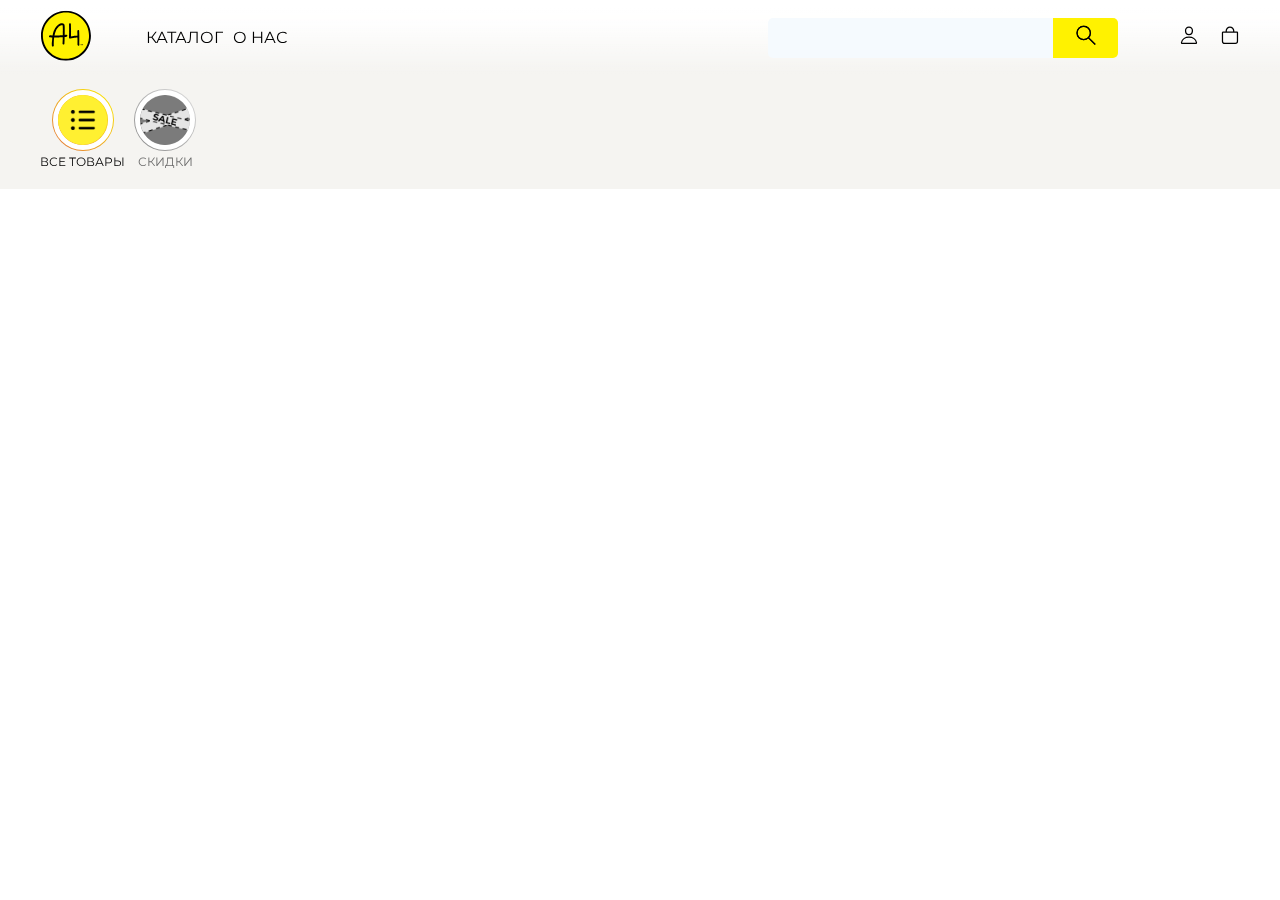
==== catalog.html @ 693bce6c "added a catalog page and a catalog nav block" ====
<!DOCTYPE html>
<html lang="en">
  <head>
    <meta charset="UTF-8" />
    <meta name="viewport" content="width=device-width, initial-scale=1.0" />
    <title>NameShop</title>
    <link rel="preconnect" href="https://fonts.googleapis.com" />
    <link rel="preconnect" href="https://fonts.gstatic.com" crossorigin />
    <link
      href="https://fonts.googleapis.com/css2?family=Inter:ital,opsz,wght@0,14..32,100..900;1,14..32,100..900&family=Montserrat:ital,wght@0,100..900;1,100..900&display=swap"
      rel="stylesheet"
    />
    <link
      rel="stylesheet"
      href="https://cdn.jsdelivr.net/npm/swiper@11/swiper-bundle.min.css"
    />
    <link rel="stylesheet" href="css/style.css" />
  </head>
  <body>
    <header class="navbar">
      <div class="container">
        <div class="navbar-top">
          <a href="index.html" class="logo">
            <img src="img/logo.svg" alt="Logo: NameShop" class="logo__image" />
          </a>

          <nav class="nav">
            <a href="catalog.html" class="nav__links">Каталог</a>
            <a href="#" class="nav__links">О нас</a>
          </nav>

          <form action="#" class="search">
            <input type="text" class="search__input" placeholder="" />
            <button class="search__button">
              <img src="img/icon/search.svg" alt="Icon: search" />
            </button>
          </form>

          <div class="fav">
            <a href="#" class="fav__user">
              <img
                src="img/icon/user.svg"
                alt="Icon: User"
                class="fav__user-icon"
              />
            </a>
            <a href="#" class="fav__cart">
              <img
                src="img/icon/shoppingCart.svg"
                alt="Icon: cart"
                class="fav__cart-icon"
              />
            </a>
          </div>
          <!-- /.fav -->
        </div>
        <!-- /.navbar-top -->
      </div>
      <!-- /.container -->
    </header>

    <section class="catalog-nav">
      <a href="#" class="catalog-nav__item selected">
        <div class="catalog-nav__item--picture selected--picture">
          <img 
            src="img/catalogNav/allCategories.png"
            alt="Img: All categories"
          />
        </div>
        <!-- /.catalog-nav__item--picture -->
        <div class="catalog-nav__item--title">Все товары</div>
        <!-- /.catalog-nav__item--title -->
      </a>
      <a href="#" class="catalog-nav__item ">
        <div class="catalog-nav__item--picture selected--picture">
          <img 
            src="img/catalogNav/discounts.png"
            alt="Img: All categories"
          />
        </div>
        <!-- /.catalog-nav__item--picture -->
        <div class="catalog-nav__item--title">Скидки</div>
        <!-- /.catalog-nav__item--title -->
      </a>
    </section>
    <!-- /.catalog-nav -->
  </body>
</html>
---- css/style.css ----
* {
  box-sizing: border-box;
}

body {
  font-family: "Montserrat", serif;
  color: #000;
  background-color: #fff;
}

@font-face {
  font-family: "Starcatcher";
  src: url("/fonts/Starcatcher.ttf");
}
.container {
  max-width: 1840px;
  margin: auto;
}

img {
  max-width: 100%;
}

.button {
  box-sizing: border-box;
  font-weight: 400;
  text-transform: uppercase;
  display: inline-flex;
  justify-content: center;
  align-items: center;
  border: none;
  border-radius: 5px;
  background-color: #ddd;
  color: #000;
  font-size: 18px;
  cursor: pointer;
  line-height: 1em;
  padding: 5px 10px 3px;
  text-decoration: none !important;
  text-align: center;
}

/*! normalize.css v8.0.1 | MIT License | github.com/necolas/normalize.css */
/* Document
   ========================================================================== */
/**
 * 1. Correct the line height in all browsers.
 * 2. Prevent adjustments of font size after orientation changes in iOS.
 */
html {
  line-height: 1.15;
  /* 1 */
  -webkit-text-size-adjust: 100%;
  /* 2 */
}

/* Sections
   ========================================================================== */
/**
 * Remove the margin in all browsers.
 */
body {
  margin: 0;
}

/**
 * Render the `main` element consistently in IE.
 */
main {
  display: block;
}

/**
 * Correct the font size and margin on `h1` elements within `section` and
 * `article` contexts in Chrome, Firefox, and Safari.
 */
h1 {
  font-size: 2em;
  margin: 0.67em 0;
}

/* Grouping content
   ========================================================================== */
/**
 * 1. Add the correct box sizing in Firefox.
 * 2. Show the overflow in Edge and IE.
 */
hr {
  box-sizing: content-box;
  /* 1 */
  height: 0;
  /* 1 */
  overflow: visible;
  /* 2 */
}

/**
 * 1. Correct the inheritance and scaling of font size in all browsers.
 * 2. Correct the odd `em` font sizing in all browsers.
 */
pre {
  font-family: monospace, monospace;
  /* 1 */
  font-size: 1em;
  /* 2 */
}

/* Text-level semantics
   ========================================================================== */
/**
 * Remove the gray background on active links in IE 10.
 */
a {
  background-color: transparent;
}

/**
 * 1. Remove the bottom border in Chrome 57-
 * 2. Add the correct text decoration in Chrome, Edge, IE, Opera, and Safari.
 */
abbr[title] {
  border-bottom: none;
  /* 1 */
  text-decoration: underline;
  /* 2 */
  -webkit-text-decoration: underline dotted;
          text-decoration: underline dotted;
  /* 2 */
}

/**
 * Add the correct font weight in Chrome, Edge, and Safari.
 */
b,
strong {
  font-weight: bolder;
}

/**
 * 1. Correct the inheritance and scaling of font size in all browsers.
 * 2. Correct the odd `em` font sizing in all browsers.
 */
code,
kbd,
samp {
  font-family: monospace, monospace;
  /* 1 */
  font-size: 1em;
  /* 2 */
}

/**
 * Add the correct font size in all browsers.
 */
small {
  font-size: 80%;
}

/**
 * Prevent `sub` and `sup` elements from affecting the line height in
 * all browsers.
 */
sub,
sup {
  font-size: 75%;
  line-height: 0;
  position: relative;
  vertical-align: baseline;
}

sub {
  bottom: -0.25em;
}

sup {
  top: -0.5em;
}

/* Embedded content
   ========================================================================== */
/**
 * Remove the border on images inside links in IE 10.
 */
img {
  border-style: none;
}

/* Forms
   ========================================================================== */
/**
 * 1. Change the font styles in all browsers.
 * 2. Remove the margin in Firefox and Safari.
 */
button,
input,
optgroup,
select,
textarea {
  font-family: inherit;
  /* 1 */
  font-size: 100%;
  /* 1 */
  line-height: 1.15;
  /* 1 */
  margin: 0;
  /* 2 */
}

/**
 * Show the overflow in IE.
 * 1. Show the overflow in Edge.
 */
button,
input {
  /* 1 */
  overflow: visible;
}

/**
 * Remove the inheritance of text transform in Edge, Firefox, and IE.
 * 1. Remove the inheritance of text transform in Firefox.
 */
button,
select {
  /* 1 */
  text-transform: none;
}

/**
 * Correct the inability to style clickable types in iOS and Safari.
 */
button,
[type=button],
[type=reset],
[type=submit] {
  -webkit-appearance: button;
}

/**
 * Remove the inner border and padding in Firefox.
 */
button::-moz-focus-inner,
[type=button]::-moz-focus-inner,
[type=reset]::-moz-focus-inner,
[type=submit]::-moz-focus-inner {
  border-style: none;
  padding: 0;
}

/**
 * Restore the focus styles unset by the previous rule.
 */
button:-moz-focusring,
[type=button]:-moz-focusring,
[type=reset]:-moz-focusring,
[type=submit]:-moz-focusring {
  outline: 1px dotted ButtonText;
}

/**
 * Correct the padding in Firefox.
 */
fieldset {
  padding: 0.35em 0.75em 0.625em;
}

/**
 * 1. Correct the text wrapping in Edge and IE.
 * 2. Correct the color inheritance from `fieldset` elements in IE.
 * 3. Remove the padding so developers are not caught out when they zero out
 *    `fieldset` elements in all browsers.
 */
legend {
  box-sizing: border-box;
  /* 1 */
  color: inherit;
  /* 2 */
  display: table;
  /* 1 */
  max-width: 100%;
  /* 1 */
  padding: 0;
  /* 3 */
  white-space: normal;
  /* 1 */
}

/**
 * Add the correct vertical alignment in Chrome, Firefox, and Opera.
 */
progress {
  vertical-align: baseline;
}

/**
 * Remove the default vertical scrollbar in IE 10+.
 */
textarea {
  overflow: auto;
}

/**
 * 1. Add the correct box sizing in IE 10.
 * 2. Remove the padding in IE 10.
 */
[type=checkbox],
[type=radio] {
  box-sizing: border-box;
  /* 1 */
  padding: 0;
  /* 2 */
}

/**
 * Correct the cursor style of increment and decrement buttons in Chrome.
 */
[type=number]::-webkit-inner-spin-button,
[type=number]::-webkit-outer-spin-button {
  height: auto;
}

/**
 * 1. Correct the odd appearance in Chrome and Safari.
 * 2. Correct the outline style in Safari.
 */
[type=search] {
  -webkit-appearance: textfield;
  /* 1 */
  outline-offset: -2px;
  /* 2 */
}

/**
 * Remove the inner padding in Chrome and Safari on macOS.
 */
[type=search]::-webkit-search-decoration {
  -webkit-appearance: none;
}

/**
 * 1. Correct the inability to style clickable types in iOS and Safari.
 * 2. Change font properties to `inherit` in Safari.
 */
::-webkit-file-upload-button {
  -webkit-appearance: button;
  /* 1 */
  font: inherit;
  /* 2 */
}

/* Interactive
   ========================================================================== */
/*
 * Add the correct display in Edge, IE 10+, and Firefox.
 */
details {
  display: block;
}

/*
 * Add the correct display in all browsers.
 */
summary {
  display: list-item;
}

/* Misc
   ========================================================================== */
/**
 * Add the correct display in IE 10+.
 */
template {
  display: none;
}

/**
 * Add the correct display in IE 10.
 */
[hidden] {
  display: none;
}

.navbar {
  position: fixed;
  top: 0;
  width: 100%;
  background: linear-gradient(180deg, rgb(255, 255, 255) 0%, rgba(255, 255, 255, 0.9) 31%, rgba(255, 255, 255, 0) 100%);
  transition: background-color 0.3s;
  z-index: 100;
}
.navbar__scrolled {
  background-color: white;
}
.navbar-top {
  display: flex;
  justify-content: space-between;
  align-items: center;
  padding-top: 10px;
  padding-bottom: 10px;
  margin-right: 40px;
  margin-left: 40px;
}

.nav {
  display: flex;
  justify-content: space-between;
  margin-left: 55px;
  margin-right: auto;
}
.nav__links {
  font-weight: 400;
  font-size: 16px;
  text-transform: uppercase;
  text-decoration: none;
  color: #000;
  margin-right: 10px;
}
.nav__links:hover {
  border-bottom: 3px solid #FFF200;
}

.search {
  display: flex;
  position: relative;
  overflow: hidden;
  border-radius: 5px;
  height: 40px;
  margin-right: 60px;
}
.search__input {
  width: 350px;
  height: 100%;
  padding-left: 23px;
  padding-right: 75px;
  background: #f5fafe;
  border: none;
  outline: none;
  font-weight: 400;
  font-size: 18px;
  line-height: 15px;
  color: #000;
}
.search__button {
  position: absolute;
  top: 0;
  right: 0;
  height: 100%;
  width: 65px;
  border: none;
  cursor: pointer;
  background-color: #FFF200;
}

.fav {
  display: flex;
  justify-content: space-between;
  align-items: center;
}
.fav__user {
  width: 21px;
}
.fav__user-icon {
  width: 100%;
}
.fav__cart {
  width: 21px;
  margin-left: 20px;
}
.fav__cart-icon {
  width: 100%;
}

.banners {
  position: relative;
  display: block;
}
.banners-slider {
  height: calc(100vh - 26px);
  padding: 0 !important;
}
.banners-slider__button {
  position: absolute;
  top: 50%;
  transform: translateY(-50%);
  z-index: 101;
  width: 30px;
  height: 30px;
  border: none;
  background-color: transparent;
  cursor: pointer;
  background-repeat: no-repeat;
  background-position: center;
}
.banners-slider__button--next {
  right: 18px;
  background-image: url(../../img/icon/next.svg);
}
.banners-slider__button--prev {
  left: 18px;
  background-image: url(../../img/icon/prev.svg);
}
.banners-slider__image {
  -o-object-fit: cover;
     object-fit: cover;
  -o-object-position: center;
     object-position: center;
  width: 100%;
  height: 100%;
}

.running-line {
  display: block;
  background: url(../../img/merquee.jpg) repeat-x;
  background-color: black;
  background-size: auto 100%;
  width: 100%;
  height: 26px;
  animation: bg-line-animate 8s linear infinite;
}

@keyframes bg-line-animate {
  from {
    background-position: 0px 0px;
  }
  to {
    background-position: 203px 0px;
  }
}
.discounts {
  width: 100%;
  display: flex;
  flex-flow: column;
  margin: 40px 0;
}
.discounts__title {
  font-size: 2vw;
  text-transform: uppercase;
  padding: 2vw 2vw 0.5vw;
}
.discounts-slider {
  width: 100%;
}
.discounts-slider__item {
  margin: 0;
  overflow-x: hidden;
  width: 20%;
}
.discounts-slider__link {
  display: flex;
  margin: 0;
  flex-flow: column;
  justify-content: flex-end;
  background-size: cover;
  background-color: #e4ddd9;
  background-repeat: no-repeat;
  background-position: 50% 50%;
  height: 30vw;
  padding: 20px;
  box-sizing: border-box;
  text-decoration: none !important;
}
.discounts-slider__title {
  font-size: 16px;
  font-weight: 500;
  color: white;
  display: flex;
  justify-content: space-between;
  text-decoration: none !important;
  text-transform: uppercase;
  text-shadow: #000 1px 0 10px;
}
.discounts-slider__price {
  font-size: 16px;
  font-weight: 600;
  color: white;
  text-shadow: #000 1px 0 10px;
}
.discounts-slider__discount {
  position: absolute;
  top: 10px;
  right: 0;
  padding: 5px 20px;
  background: #eee;
  color: #000;
  font-size: 2em;
}
.discounts-slider__button {
  position: absolute;
  top: 50%;
  transform: translateY(-50%);
  z-index: 101;
  width: 30px;
  height: 30px;
  border: none;
  background-color: transparent;
  cursor: pointer;
  background-repeat: no-repeat;
  background-position: center;
}
.discounts-slider__button--next {
  right: 18px;
  background-image: url(../../img/icon/next.svg);
}
.discounts-slider__button--prev {
  left: 18px;
  background-image: url(../../img/icon/prev.svg);
}

.about {
  margin: 55px 0 0;
  display: flex;
  flex-direction: column;
  align-items: center;
  padding: 0 40px 160px;
  background: linear-gradient(0deg, #FFF201 0%, #FFF 280px);
  box-sizing: border-box;
  width: 100%;
  overflow-x: auto;
  font-size: 19px;
}
.about__title {
  margin: 0 0 55px;
  font-weight: 600;
  text-transform: uppercase;
  font-size: 1em;
  border-bottom: 2px solid #000;
  color: #000;
  text-decoration: none;
}
.about p {
  font-weight: 400;
  font-size: 1em;
  text-align: center;
  text-transform: uppercase;
  margin: 0 0 15px;
}
.about__accent {
  font-size: 2em;
  text-align: center;
  font-weight: 600;
  margin: 0 0 15px;
}
.about__button {
  font-size: 12px;
  font-weight: 600;
  padding: 15px 90px;
  background-color: black;
  color: white;
  border-radius: 40px;
}

.footer {
  display: flex;
  flex-flow: row wrap;
  padding: 40px;
  background: black;
  justify-content: space-between;
}
.footer div {
  width: 50%;
}
.footer__menu {
  display: flex;
  flex-flow: row nowrap;
}
.footer__menu ul {
  list-style: none;
  margin: 0;
  padding: 0;
  width: 190px;
}
.footer__menu li {
  margin: 0 0 10px;
}
.footer__menu a {
  font-weight: 500;
  text-transform: uppercase;
  font-size: 16px;
  color: #6B6B6B;
  text-decoration: none;
}
.footer__menu a:hover {
  -webkit-text-decoration: underline #6B6B6B;
          text-decoration: underline #6B6B6B;
}
.footer__social {
  display: flex;
  justify-content: flex-end;
  flex-flow: row;
}
.footer__social a {
  margin: 0 15px 0 0;
}
.footer__social img {
  height: 29px;
}
.footer__logo {
  font-family: Starcatcher;
  font-size: 130px;
  color: black;
  margin: 60px 0 0;
  -webkit-text-stroke: 2px #6B6B6B;
  line-height: 75%;
  transition: 0.3s;
}
.footer__author {
  position: relative;
}
.footer__author a {
  position: absolute;
  right: 0;
  bottom: 0;
  font-weight: normal;
  font-size: 12px;
  text-decoration: none;
  color: #6B6B6B;
}

.catalog-nav {
  display: flex;
  background: #F5F4F1;
  padding: 190px 35px 20px;
  flex-flow: row nowrap;
  justify-content: start;
  align-items: flex-start;
  margin: -100px 0 0;
  width: 100%;
  box-sizing: border-box;
}
.catalog-nav__item {
  font-size: 12px;
  text-transform: uppercase;
  color: #6B6B6B;
  display: flex;
  flex-flow: column;
  align-items: center;
  justify-content: flex-start;
  text-decoration: none !important;
  padding: 0 5px;
  box-sizing: border-box;
  filter: grayscale(1);
}
.catalog-nav__item:hover {
  color: black;
  filter: grayscale(0);
}
.catalog-nav__item--picture {
  width: 60px;
  height: 60px;
  border-radius: 50%;
  box-sizing: border-box;
  position: relative;
}
.catalog-nav__item--picture img {
  position: absolute;
  left: 0;
  top: 0;
  width: 100%;
  height: 100%;
  -o-object-fit: cover;
     object-fit: cover;
  display: block;
  border-radius: 50%;
  border: 5px solid #fff;
  z-index: 10;
  box-sizing: border-box;
}
.catalog-nav__item--picture::after {
  content: "";
  display: block;
  width: calc(100% + 2px);
  height: calc(100% + 2px);
  position: absolute;
  left: -1px;
  top: -1px;
  z-index: 5;
  background: #ddd;
  border-radius: 50%;
}
.catalog-nav__item--title {
  margin-top: 5px;
  text-align: center;
}

.selected {
  color: black;
  filter: grayscale(0);
}
.selected--picture::after {
  background: linear-gradient(45deg, #E3723B, #FBEE00);
}/*# sourceMappingURL=style.css.map */
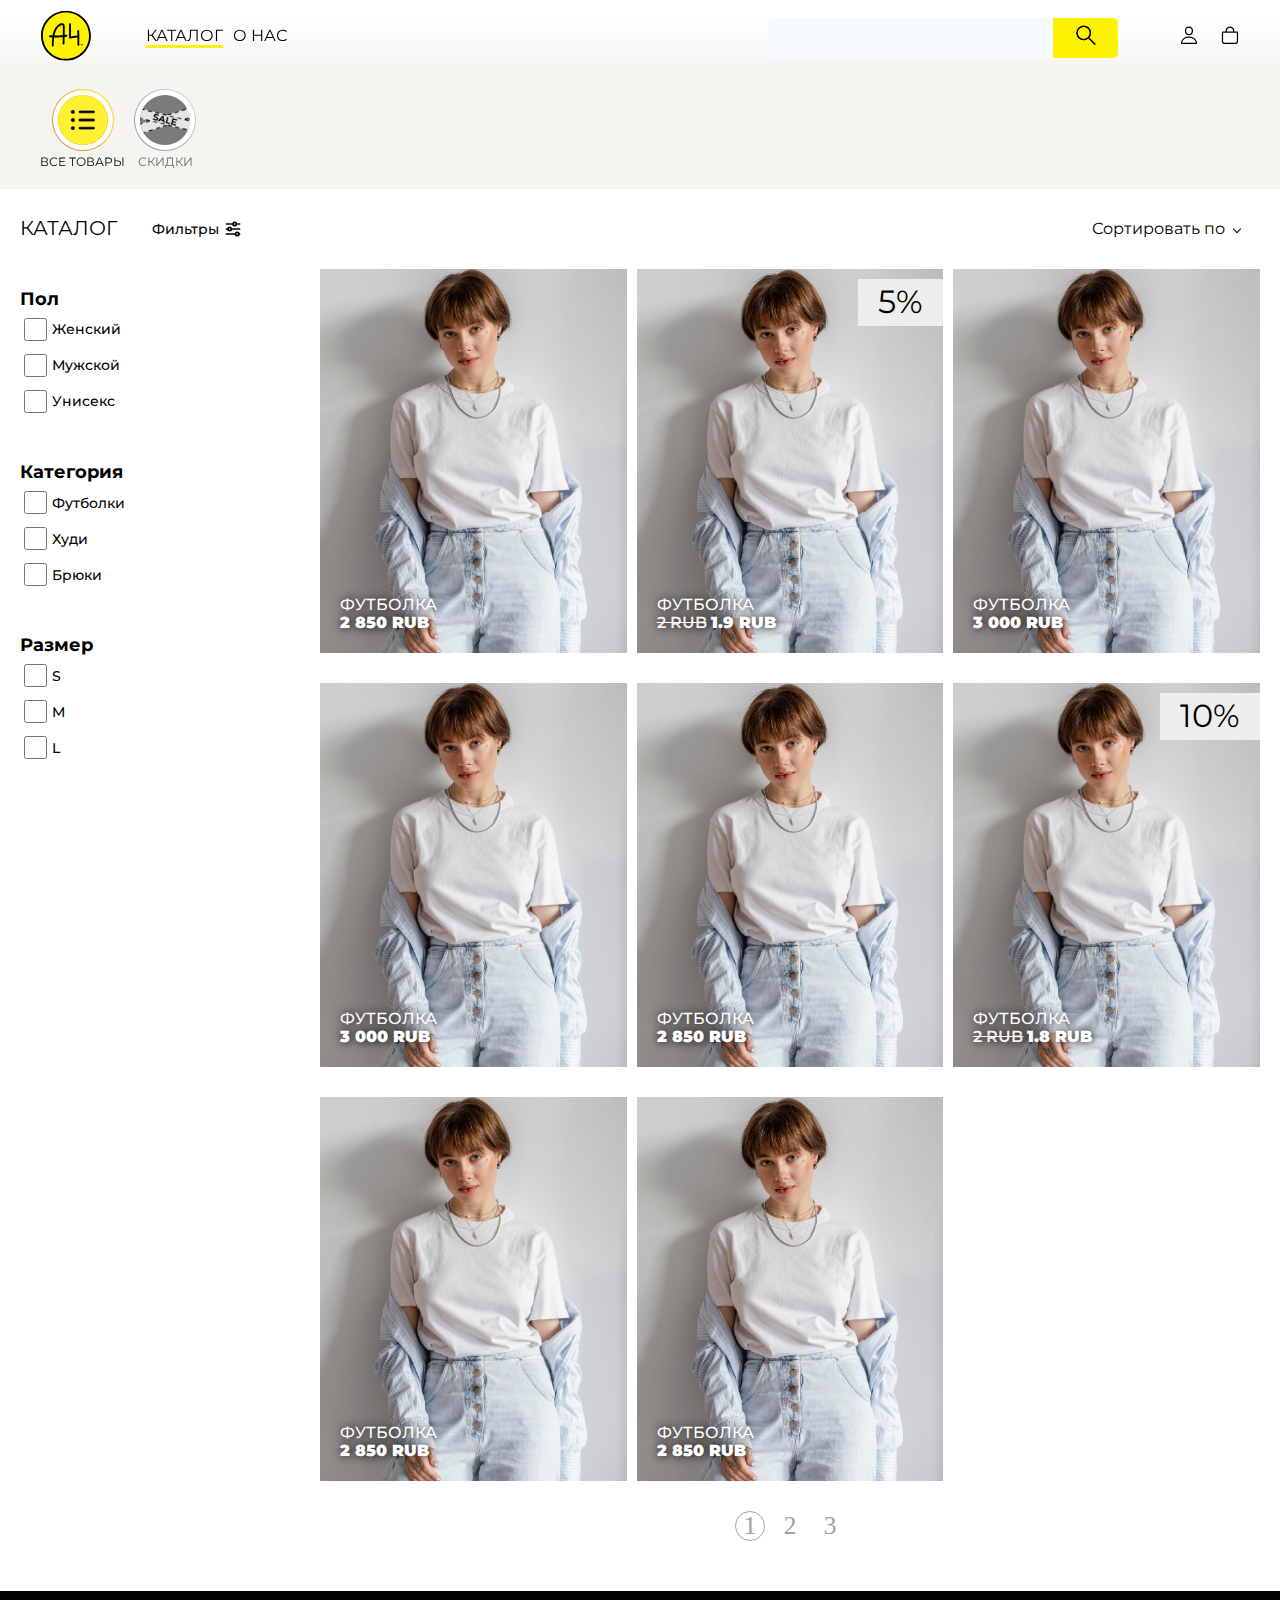
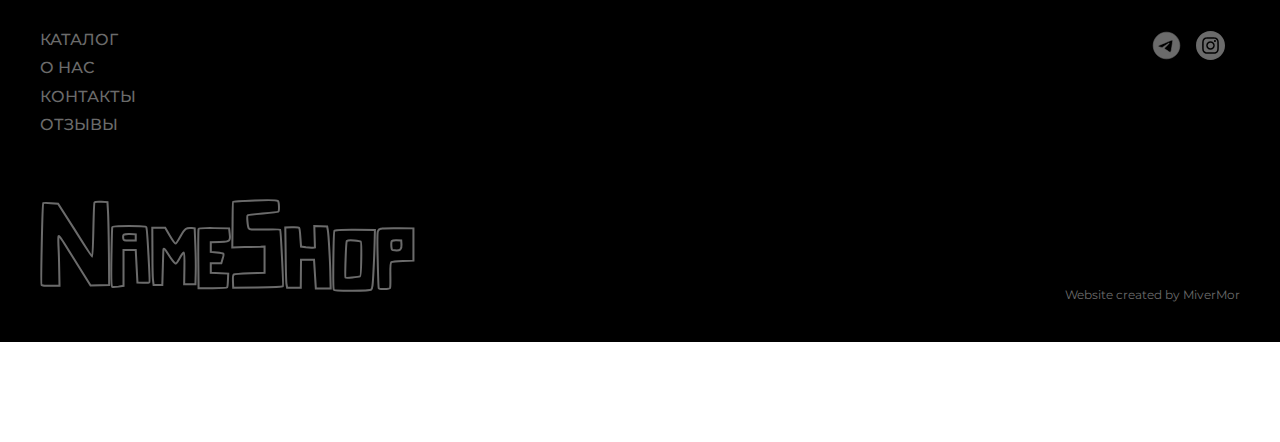
==== commit 450f6ab3: "catalog & card page finished" ====
--- a/catalog.html
+++ b/catalog.html
@@ -3,7 +3,7 @@
   <head>
     <meta charset="UTF-8" />
     <meta name="viewport" content="width=device-width, initial-scale=1.0" />
-    <title>NameShop</title>
+    <title>Каталог</title>
     <link rel="preconnect" href="https://fonts.googleapis.com" />
     <link rel="preconnect" href="https://fonts.gstatic.com" crossorigin />
     <link
@@ -25,7 +25,7 @@
           </a>
 
           <nav class="nav">
-            <a href="catalog.html" class="nav__links">Каталог</a>
+            <a href="catalog.html" class="nav__links nav__current">Каталог</a>
             <a href="#" class="nav__links">О нас</a>
           </nav>
 
@@ -62,7 +62,7 @@
     <section class="catalog-nav">
       <a href="#" class="catalog-nav__item selected">
         <div class="catalog-nav__item--picture selected--picture">
-          <img 
+          <img
             src="img/catalogNav/allCategories.png"
             alt="Img: All categories"
           />
@@ -71,12 +71,9 @@
         <div class="catalog-nav__item--title">Все товары</div>
         <!-- /.catalog-nav__item--title -->
       </a>
-      <a href="#" class="catalog-nav__item ">
+      <a href="#" class="catalog-nav__item">
         <div class="catalog-nav__item--picture selected--picture">
-          <img 
-            src="img/catalogNav/discounts.png"
-            alt="Img: All categories"
-          />
+          <img src="img/catalogNav/discounts.png" alt="Img: All categories" />
         </div>
         <!-- /.catalog-nav__item--picture -->
         <div class="catalog-nav__item--title">Скидки</div>
@@ -84,5 +81,317 @@
       </a>
     </section>
     <!-- /.catalog-nav -->
+
+    <section class="catalog">
+      <div class="catalog__hdr">
+        <h1 class="catalog__title">Каталог</h1>
+        <div class="catalog__actions">
+          <button class="catalog__switcher">
+            <span>Фильтры</span>
+            <img src="img/icon/filter.svg" alt="" />
+          </button>
+
+          <div class="sort">
+            <div class="sort__label">Сор&shy;ти&shy;ро&shy;вать по</div>
+            <!-- /.sort__label -->
+            <div class="sort__items">
+              <a href="#" class="sort__item">По-умолчанию</a>
+              <a href="#" class="sort__item">Цена: высокая-низкая</a>
+              <a href="#" class="sort__item">Цена: низкая-высокая</a>
+            </div>
+            <!-- /.sort__items -->
+          </div>
+          <!-- /.sort -->
+        </div>
+        <!-- /.catalog__actions -->
+      </div>
+      <!-- /.catalog__hdr -->
+
+      <div class="catalog__body">
+        <div class="catalog__sidebar show">
+          <button data-close>
+            <span>x</span>
+          </button>
+          <form action="/catalog/" class="filter" name="catalogFilter_form">
+            <div class="filter__prop">
+              <div class="filter__prop--title">Пол</div>
+              <div class="filter__prop__body">
+                <div class="checkboxes prop_GENDER">
+                  <label>
+                    <input
+                      type="checkbox"
+                      value="Y"
+                      name="catalogFilter_1_1"
+                      id="catalogFilter_1_1"
+                    />
+                    <span>Женский</span>
+                  </label>
+                  <label>
+                    <input
+                      type="checkbox"
+                      value="Y"
+                      name="catalogFilter_1_2"
+                      id="catalogFilter_1_2"
+                    />
+                    <span>Мужской</span>
+                  </label>
+                  <label>
+                    <input
+                      type="checkbox"
+                      value="Y"
+                      name="catalogFilter_1_3"
+                      id="catalogFilter_1_3"
+                    />
+                    <span>Унисекс</span>
+                  </label>
+                </div>
+                <!-- /.checkboxes prop_GENDER -->
+              </div>
+              <!-- /.filter__prop__body -->
+            </div>
+            <!-- /.filter__prop -->
+            <div class="filter__prop">
+              <div class="filter__prop--title">Категория</div>
+              <div class="filter__prop__body">
+                <div class="checkboxes prop_PROD_TYPE">
+                  <label>
+                    <input
+                      type="checkbox"
+                      value="Y"
+                      name="catalogFilter_2_1"
+                      id="catalogFilter_2_1"
+                    />
+                    <span>Футболки</span>
+                  </label>
+                  <label>
+                    <input
+                      type="checkbox"
+                      value="Y"
+                      name="catalogFilter_2_2"
+                      id="catalogFilter_2_2"
+                    />
+                    <span>Худи</span>
+                  </label>
+                  <label>
+                    <input
+                      type="checkbox"
+                      value="Y"
+                      name="catalogFilter_2_3"
+                      id="catalogFilter_2_3"
+                    />
+                    <span>Брюки</span>
+                  </label>
+                </div>
+                <!-- /.checkboxes prop_PROD_TYPE -->
+              </div>
+              <!-- /.filter__prop__body -->
+            </div>
+            <!-- /.filter__prop -->
+            <div class="filter__prop">
+              <div class="filter__prop--title">Размер</div>
+              <div class="filter__prop__body">
+                <div class="checkboxes prop_SIZES">
+                  <label>
+                    <input
+                      type="checkbox"
+                      value="Y"
+                      name="catalogFilter_3_1"
+                      id="catalogFilter_3_1"
+                    />
+                    <span>S</span>
+                  </label>
+                  <label>
+                    <input
+                      type="checkbox"
+                      value="Y"
+                      name="catalogFilter_3_2"
+                      id="catalogFilter_3_2"
+                    />
+                    <span>M</span>
+                  </label>
+                  <label>
+                    <input
+                      type="checkbox"
+                      value="Y"
+                      name="catalogFilter_3_3"
+                      id="catalogFilter_3_3"
+                    />
+                    <span>L</span>
+                  </label>
+                </div>
+                <!-- /.checkboxes prop_SIZE -->
+              </div>
+              <!-- /.filter__prop__body -->
+            </div>
+            <!-- /.filter__prop -->
+          </form>
+        </div>
+        <!-- /.catalog__sidebar -->
+        <div class="catalog__list">
+          <div class="goodlist">
+            <div class="product">
+              <a
+                href="card.html"
+                class="product__link"
+                style="background-image: url(../../img/discounts/dis1.jpg)"
+              >
+                <div class="product__title">Футболка</div>
+                <div class="product__price product-price" product-discount>
+                  <b>2&nbsp;850 RUB</b>
+                </div>
+              </a>
+            </div>
+            <!-- /.product -->
+            <div class="product">
+              <a
+                href="#"
+                class="product__link"
+                style="background-image: url(../../img/discounts/dis1.jpg)"
+              >
+                <div class="product__title">Футболка</div>
+                <div class="product__price" product-discount="5%">
+                  <b>3&nbsp;000 RUB</b>
+                </div>
+              </a>
+            </div>
+            <!-- /.product -->
+            <div class="product">
+              <a
+                href="#"
+                class="product__link"
+                style="background-image: url(../../img/discounts/dis1.jpg)"
+              >
+                <div class="product__title">Футболка</div>
+                <div class="product__price" product-discount>
+                  <b>3&nbsp;000 RUB</b>
+                </div>
+              </a>
+            </div>
+            <!-- /.product -->
+            <div class="product">
+              <a
+                href="#"
+                class="product__link"
+                style="background-image: url(../../img/discounts/dis1.jpg)"
+              >
+                <div class="product__title">Футболка</div>
+                <div class="product__price" product-discount>
+                  <b>3&nbsp;000 RUB</b>
+                </div>
+              </a>
+            </div>
+            <!-- /.product -->
+            <div class="product">
+              <a
+                href="#"
+                class="product__link"
+                style="background-image: url(../../img/discounts/dis1.jpg)"
+              >
+                <div class="product__title">Футболка</div>
+                <div class="product__price" product-discount>
+                  <b>2&nbsp;850 RUB</b>
+                </div>
+              </a>
+            </div>
+            <!-- /.product -->
+            <div class="product">
+              <a
+                href="#"
+                class="product__link"
+                style="background-image: url(../../img/discounts/dis1.jpg)"
+              >
+                <div class="product__title">Футболка</div>
+                <div class="product__price" product-discount="10%">
+                  <b>2&nbsp;850 RUB</b>
+                </div>
+              </a>
+            </div>
+            <!-- /.product -->
+            <div class="product">
+              <a
+                href="#"
+                class="product__link"
+                style="background-image: url(../../img/discounts/dis1.jpg)"
+              >
+                <div class="product__title">Футболка</div>
+                <div class="product__price" product-discount>
+                  <b>2&nbsp;850 RUB</b>
+                </div>
+              </a>
+            </div>
+            <!-- /.product -->
+            <div class="product">
+              <a
+                href="#"
+                class="product__link"
+                style="background-image: url(../../img/discounts/dis1.jpg)"
+              >
+                <div class="product__title">Футболка</div>
+                <div class="product__price" product-discount>
+                  <b>2&nbsp;850 RUB</b>
+                </div>
+              </a>
+            </div>
+            <!-- /.product -->
+          </div>
+          <!-- /.goodlist -->
+          <div class="paginator">
+            <ul class="paginator__item">
+              <li class="paginator__current">
+                <span>1</span>
+              </li>
+              <li>
+                <a href="#">2</a>
+              </li>
+              <li>
+                <a href="#">3</a>
+              </li>
+            </ul>
+          </div>
+          <!-- /.paginator -->
+        </div>
+        <!-- /.catalog__list -->
+      </div>
+      <!-- /.catalog__body -->
+    </section>
+    <!-- /.catalog -->
+
+    <footer class="footer">
+      <div class="footer__menu">
+        <ul>
+          <li>
+            <a href="#">Каталог</a>
+          </li>
+          <li>
+            <a href="#">О Нас</a>
+          </li>
+          <li>
+            <a href="#">Контакты</a>
+          </li>
+          <li>
+            <a href="#">Отзывы</a>
+          </li>
+        </ul>
+      </div>
+      <!-- /.footer__menu -->
+      <div class="footer__social">
+        <a href="#">
+          <img src="img/icon/telegram.svg" alt="telegram" />
+        </a>
+        <a href="#">
+          <img src="img/icon/instagram.svg" alt="instagram" />
+        </a>
+      </div>
+      <!-- /.footer__cosial -->
+      <div class="footer__logo">NameShop</div>
+      <!-- /.footer__logo -->
+      <div class="footer__author">
+        <a href="#">Website created by MiverMor</a>
+      </div>
+      <!-- /.footer__author -->
+    </footer>
+    <script src="https://ajax.googleapis.com/ajax/libs/jquery/1.11.0/jquery.min.js"></script>
+    <script src="https://cdn.jsdelivr.net/npm/swiper@11/swiper-bundle.min.js"></script>
+    <script src="js/main.js"></script>
   </body>
 </html>
--- a/css/style.css
+++ b/css/style.css
@@ -40,6 +40,15 @@
   text-align: center;
 }
 
+input[type=checkbox], input[type=radio] {
+  margin: 0;
+  width: 23px;
+  height: 23px;
+  display: inline-block;
+  vertical-align: middle;
+  accent-color: #000;
+}
+
 /*! normalize.css v8.0.1 | MIT License | github.com/necolas/normalize.css */
 /* Document
    ========================================================================== */
@@ -416,6 +425,9 @@
   margin-right: 10px;
 }
 .nav__links:hover {
+  border-bottom: 3px solid #FFF200;
+}
+.nav__current {
   border-bottom: 3px solid #FFF200;
 }
 
@@ -541,39 +553,7 @@
   width: 100%;
 }
 .discounts-slider__item {
-  margin: 0;
-  overflow-x: hidden;
   width: 20%;
-}
-.discounts-slider__link {
-  display: flex;
-  margin: 0;
-  flex-flow: column;
-  justify-content: flex-end;
-  background-size: cover;
-  background-color: #e4ddd9;
-  background-repeat: no-repeat;
-  background-position: 50% 50%;
-  height: 30vw;
-  padding: 20px;
-  box-sizing: border-box;
-  text-decoration: none !important;
-}
-.discounts-slider__title {
-  font-size: 16px;
-  font-weight: 500;
-  color: white;
-  display: flex;
-  justify-content: space-between;
-  text-decoration: none !important;
-  text-transform: uppercase;
-  text-shadow: #000 1px 0 10px;
-}
-.discounts-slider__price {
-  font-size: 16px;
-  font-weight: 600;
-  color: white;
-  text-shadow: #000 1px 0 10px;
 }
 .discounts-slider__discount {
   position: absolute;
@@ -716,6 +696,52 @@
   color: #6B6B6B;
 }
 
+.product {
+  margin: 0;
+  overflow-x: hidden;
+  position: relative;
+  width: 100%;
+}
+.product__link {
+  display: flex;
+  margin: 0;
+  flex-flow: column;
+  justify-content: flex-end;
+  background-size: cover;
+  background-color: #e4ddd9;
+  background-repeat: no-repeat;
+  background-position: 50% 50%;
+  height: 30vw;
+  padding: 20px;
+  box-sizing: border-box;
+  text-decoration: none !important;
+}
+.product__title {
+  font-size: 16px;
+  font-weight: 500;
+  color: white;
+  display: flex;
+  justify-content: space-between;
+  text-decoration: none !important;
+  text-transform: uppercase;
+  text-shadow: #000 1px 0 10px;
+}
+.product__price {
+  font-size: 16px;
+  font-weight: 600;
+  color: white;
+  text-shadow: #000 1px 0 10px;
+}
+.product__discount {
+  position: absolute;
+  top: 10px;
+  right: 0;
+  padding: 5px 20px;
+  background: #eee;
+  color: #000;
+  font-size: 2em;
+}
+
 .catalog-nav {
   display: flex;
   background: #F5F4F1;
@@ -788,4 +814,532 @@
 }
 .selected--picture::after {
   background: linear-gradient(45deg, #E3723B, #FBEE00);
+}
+
+.catalog {
+  display: flex;
+  flex-flow: column;
+}
+.catalog__hdr {
+  display: flex;
+  flex-flow: row nowrap;
+  align-items: center;
+  justify-content: space-between;
+  padding: 20px 40px 20px 20px;
+}
+.catalog__title {
+  font-size: 20px;
+  text-transform: uppercase;
+  font-weight: normal;
+  margin: 0 10px 0 0;
+}
+.catalog__actions {
+  display: flex;
+  flex-flow: row nowrap;
+  flex-grow: 1;
+  align-items: center;
+  justify-content: space-between;
+}
+.catalog__switcher {
+  margin: 0 20px;
+  padding: 10px 5px 10px 5px;
+  display: inline-block;
+  border: none;
+  background-color: transparent;
+  cursor: pointer;
+}
+.catalog__switcher span {
+  vertical-align: middle;
+  font-size: 14px;
+  font-weight: 500;
+}
+.catalog__switcher img {
+  width: 20px;
+  vertical-align: middle;
+}
+.catalog__body {
+  display: flex;
+  flex-flow: row nowrap;
+  padding: 0 20px 20px;
+  box-sizing: border-box;
+  width: 100%;
+}
+.catalog__sidebar, .catalog .show {
+  width: 30%;
+  padding: 20px 20px 20px 0;
+  box-sizing: border-box;
+  background: #fff;
+  max-width: 300px;
+  opacity: 1;
+}
+.catalog__sidebar {
+  opacity: 0;
+  width: 0;
+  padding: 0;
+  transition: all 0.2s;
+}
+.catalog__sidebar button[data-close] {
+  display: none;
+}
+.catalog__list {
+  flex-grow: 1;
+  background: #fff;
+  width: 70%;
+}
+
+.sort {
+  position: relative;
+}
+.sort__label {
+  padding: 0 15px 0 0;
+  position: relative;
+  cursor: pointer;
+}
+.sort__label::after {
+  content: "";
+  display: block;
+  border-right: 1px solid #000;
+  border-bottom: 1px solid #000;
+  width: 5px;
+  height: 5px;
+  position: absolute;
+  right: 0;
+  top: 6px;
+  transform: rotate(45deg);
+}
+.sort__items {
+  position: absolute;
+  top: 100%;
+  right: 0;
+  background: #fff;
+  z-index: 100;
+  padding: 10px;
+  display: flex;
+  flex-flow: column;
+  transform: scaleY(0);
+  transition: transform 0.1s ease-out;
+  transform-origin: top;
+}
+.sort__item {
+  white-space: nowrap;
+  margin: 0 0 5px;
+  text-align: right;
+  text-decoration: none;
+  color: #777;
+  font-size: 14px;
+}
+
+.sort:hover .sort__label:after, .sort._active .sort__label:after {
+  transform: rotate(225deg);
+  top: 7px;
+}
+
+.sort:hover .sort__items, .sort._active .sort__items {
+  transform: scaleY(1);
+  transform-origin: top;
+}
+
+.sort__item:hover, .sort__item._active {
+  color: #000;
+  text-decoration: none;
+}
+
+.filter {
+  margin-top: 0;
+  display: flex;
+  flex-flow: column;
+  gap: 40px;
+  unicode-bidi: isolate;
+}
+.filter__prop--title {
+  color: #000;
+  font-weight: bold;
+  font-size: 1.1em;
+  margin: 0 0 5px;
+}
+
+.checkboxes {
+  display: flex;
+  flex-flow: column;
+  align-items: flex-start;
+}
+.checkboxes label {
+  display: flex;
+  flex-flow: row nowrap;
+  align-items: center;
+  position: relative;
+  padding: 3px;
+  margin-left: -3px;
+  cursor: pointer;
+  border: 1px solid transparent;
+  border-radius: 3px;
+  margin: 0 0 5px;
+}
+.checkboxes label input[type=checkbox] {
+  accent-color: #000;
+  margin-right: 5px;
+}
+.checkboxes label span {
+  font-size: 14px;
+  font-weight: 500;
+}
+
+.goodlist {
+  width: 100%;
+  display: grid;
+  grid-template-columns: repeat(3, 1fr);
+  grid-template-rows: 1fr 1fr;
+  grid-gap: 30px 10px;
+  box-sizing: border-box;
+}
+
+.paginator {
+  display: flex;
+  flex-flow: column;
+  gap: 10px;
+  align-items: center;
+  justify-content: center;
+  margin: 30px 0;
+}
+.paginator li {
+  width: 30px;
+  height: 30px;
+  font-size: 26px;
+  color: #000;
+  display: flex;
+  align-items: center;
+  justify-content: center;
+  font-family: "Montserrat-Medium";
+  color: #A1A1A1;
+}
+.paginator li a {
+  text-decoration: none;
+  color: #A1A1A1;
+}
+.paginator__item {
+  padding: 0;
+  background: none;
+  display: flex;
+  flex-flow: row nowrap;
+  align-items: center;
+  justify-content: center;
+  list-style: none;
+  margin: 0;
+  color: #A1A1A1;
+  gap: 10px;
+}
+.paginator__current {
+  border: 1px solid #A1A1A1;
+  border-radius: 50%;
+}
+
+.card-product {
+  display: flex;
+  flex-flow: column;
+  align-items: flex-start;
+  justify-content: flex-start;
+  padding: 0 20px 20px;
+}
+.card-product__title {
+  margin: 0;
+  font-weight: 600;
+  font-size: 24px;
+  text-transform: uppercase;
+  display: flex;
+  flex-flow: row nowrap;
+  gap: 10px;
+  align-items: center;
+  justify-content: flex-start;
+}
+.card-product__main {
+  display: flex;
+  flex-flow: row nowrap;
+  align-items: flex-start;
+  justify-content: space-between;
+  width: 100%;
+  min-height: calc(100vh - 150px);
+  margin-top: 75px;
+}
+.card-product__slider {
+  width: 50%;
+  height: calc(100vh - 150px);
+  box-sizing: border-box;
+  position: relative;
+  overflow: hidden;
+  margin: 0;
+}
+.card-product__item {
+  height: 100%;
+  width: 100%;
+}
+.card-product__item img {
+  height: 100%;
+  width: 100%;
+  -o-object-fit: cover;
+     object-fit: cover;
+}
+.card-product__button {
+  position: absolute;
+  top: 50%;
+  transform: translateY(-50%);
+  z-index: 101;
+  width: 30px;
+  height: 30px;
+  border: none;
+  background-color: transparent;
+  cursor: pointer;
+  background-repeat: no-repeat;
+  background-position: center;
+}
+.card-product__button--next {
+  right: 18px;
+  background-image: url(../../img/icon/next.svg);
+}
+.card-product__button--prev {
+  left: 18px;
+  background-image: url(../../img/icon/prev.svg);
+}
+.card-product__details {
+  width: 50%;
+  min-height: calc(100vh - 150px);
+  background: #fff;
+  height: 100%;
+  box-sizing: border-box;
+  padding-left: 20px;
+  display: flex;
+  flex-flow: column;
+  gap: 20px;
+}
+.card-product__discount {
+  padding: 0 10px 0 0;
+  overflow: hidden;
+  display: flex;
+}
+.card-product__discount span {
+  padding: 5px 10px;
+  background: #FFF200;
+  margin: 0;
+  position: relative;
+  color: #000;
+  font-weight: bold;
+  letter-spacing: 1px;
+  font-size: 16px;
+}
+.card-product__offer {
+  margin: 0;
+}
+.card-product__price {
+  margin: 0 0 10px;
+  font-size: 22px;
+  font-weight: 400;
+  display: flex;
+  flex-flow: row;
+  gap: 10px;
+  color: #000;
+  text-shadow: none;
+}
+.card-product__price s {
+  text-decoration: line-through;
+  color: #6B6B6B;
+}
+.card-product__select {
+  display: flex;
+  flex-flow: row;
+  align-items: center;
+  justify-content: flex-start;
+  font-size: 0;
+}
+.card-product__select a {
+  display: block;
+  width: 30px;
+  height: 30px;
+  border-radius: 50%;
+  border: 3px solid transparent;
+  position: relative;
+  margin: 5px 5px 0 0;
+  box-sizing: border-box;
+}
+.card-product__select a img {
+  width: 100%;
+  height: 100%;
+  -o-object-fit: cover;
+     object-fit: cover;
+  border-radius: 50%;
+}
+.card-product__select a::after {
+  position: absolute;
+  content: "";
+  display: block;
+  width: 100%;
+  height: 100%;
+  border: 1px solid rgba(0, 0, 0, 0.4);
+  border-radius: 50%;
+  top: -0.6px;
+  left: -0.5px;
+}
+.card-product__actions {
+  display: flex;
+  flex-flow: row nowrap;
+  gap: 10px;
+  max-width: 400px;
+  align-items: center;
+  margin: 10px 0;
+}
+.card-product__actions--btn {
+  justify-content: flex-start;
+  flex-grow: 0.6;
+  text-align: left;
+  position: relative;
+  font-size: 14px;
+  font-weight: 500;
+  padding: 15px 30px 15px 40px;
+  border: 2px solid transparent;
+  border-radius: 30px;
+  background-color: #000;
+  color: #fff;
+}
+.card-product__actions--btn::before {
+  content: "+";
+  font-size: 1.5em;
+  font-weight: bold;
+  position: absolute;
+  left: 14px;
+  top: calc(50% - 7px);
+  color: #fff;
+}
+.card-product__actions--btn:hover {
+  border: 2px solid #FFF200;
+  background-color: #6B6B6B;
+}
+.card-product__actions--active {
+  background-color: #FFF200;
+  color: #000;
+}
+.card-product__actions--active::before {
+  content: " ";
+  display: block;
+  width: 7px;
+  height: 13px;
+  transform: rotate(45deg);
+  border-bottom: 4px solid #000;
+  border-right: 4px solid #000;
+  left: 15px;
+  top: calc(50% - 11px);
+}
+.card-product__actions--active:hover {
+  border: 2px solid #FFF200;
+  background-color: #fff75b;
+}
+
+.color-select {
+  margin: 10px 0 15px 0;
+}
+.color-select__list {
+  display: flex;
+  align-items: center;
+  padding: 0;
+  margin-left: 5px;
+}
+.color-select__item:not(:last-child) {
+  margin-right: 10px;
+}
+.color-select__btn {
+  position: relative;
+  border-radius: 100%;
+  border: none;
+  width: 25px;
+  height: 25px;
+}
+.color-select__btn::before {
+  content: "";
+  position: absolute;
+  left: 50%;
+  top: 50%;
+  border: 1px solid #6B6B6B;
+  border-radius: 100%;
+  width: 32px;
+  height: 32px;
+  transform: translate(-50%, -50%);
+  transition: border 0.3s;
+}
+.color-select__btn:hover::before {
+  border: 2px solid #000;
+  width: 30px;
+  height: 30px;
+  transition: border 0.3s;
+}
+.color-select__btn--active::before {
+  border: 2px solid #000;
+  width: 30px;
+  height: 30px;
+  transition: border 0.3s;
+}
+
+.skuprops {
+  display: flex;
+  flex-flow: column;
+  max-width: 400px;
+  margin: 10px 0 0;
+}
+.skuprops__title {
+  display: flex;
+  justify-content: space-between;
+  flex-flow: row nowrap;
+  align-items: center;
+  text-transform: uppercase;
+  font-size: 14px;
+  color: #6B6B6B;
+}
+.skuprops__values {
+  display: flex;
+  flex-flow: row wrap;
+  gap: 14px;
+  margin: 10px 0;
+}
+.skuprops__values--active {
+  position: relative;
+  font-weight: 600;
+}
+.skuprops__values--active::after {
+  position: absolute;
+  content: "";
+  bottom: 0;
+  left: 0;
+  display: block;
+  width: 100%;
+  border-bottom: 1px solid #000;
+}
+.skuprops__btn {
+  font-size: 20px;
+  cursor: pointer;
+  padding: 0;
+}
+
+.goback {
+  display: flex;
+  flex-flow: row;
+  align-items: center;
+  justify-content: center;
+  margin: 60px 0 100px;
+}
+.goback a {
+  font-weight: bold;
+  font-size: 16px;
+  text-transform: uppercase;
+  text-decoration: none;
+  display: inline-block;
+  white-space: nowrap;
+  position: relative;
+  cursor: pointer;
+  color: #000;
+}
+.goback a::after {
+  position: absolute;
+  content: "";
+  display: block;
+  border-bottom: 2px solid #000;
+  height: 0;
+  width: 100%;
+  bottom: 0;
+  left: 0;
 }/*# sourceMappingURL=style.css.map */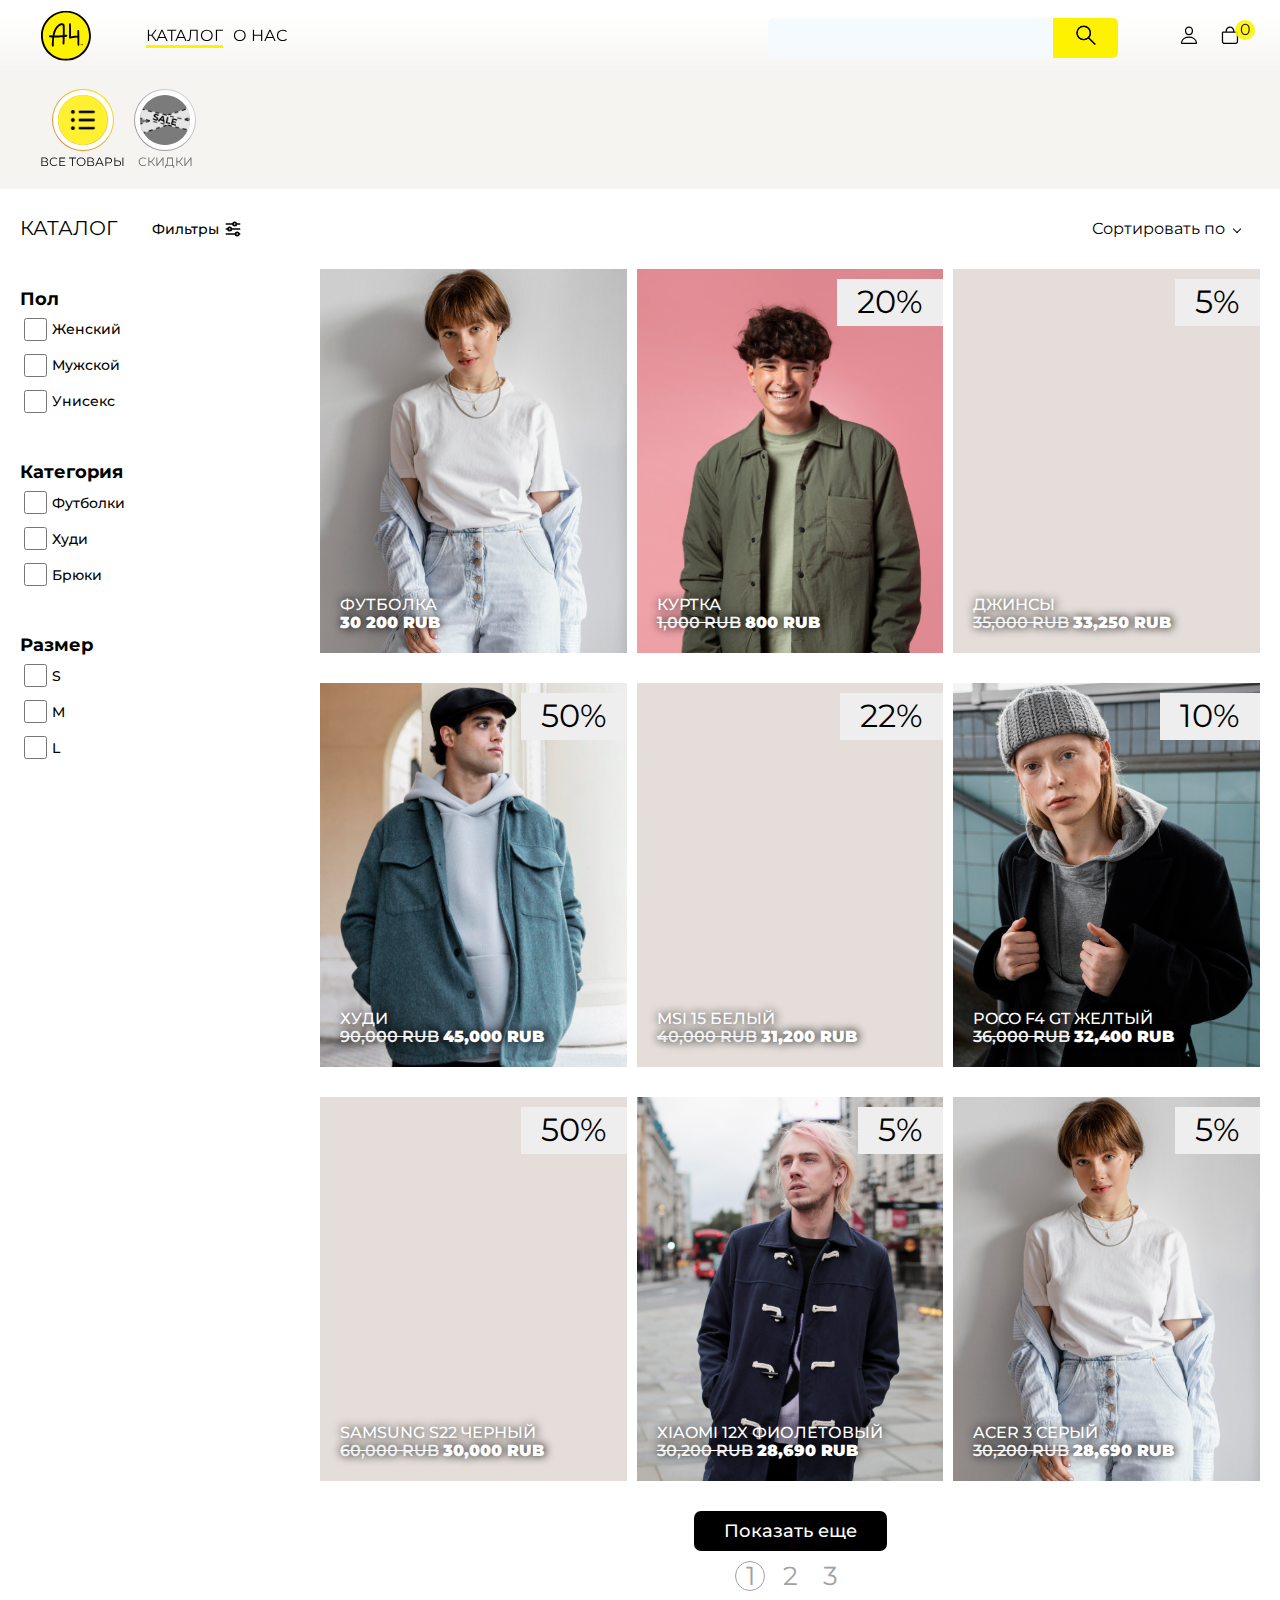
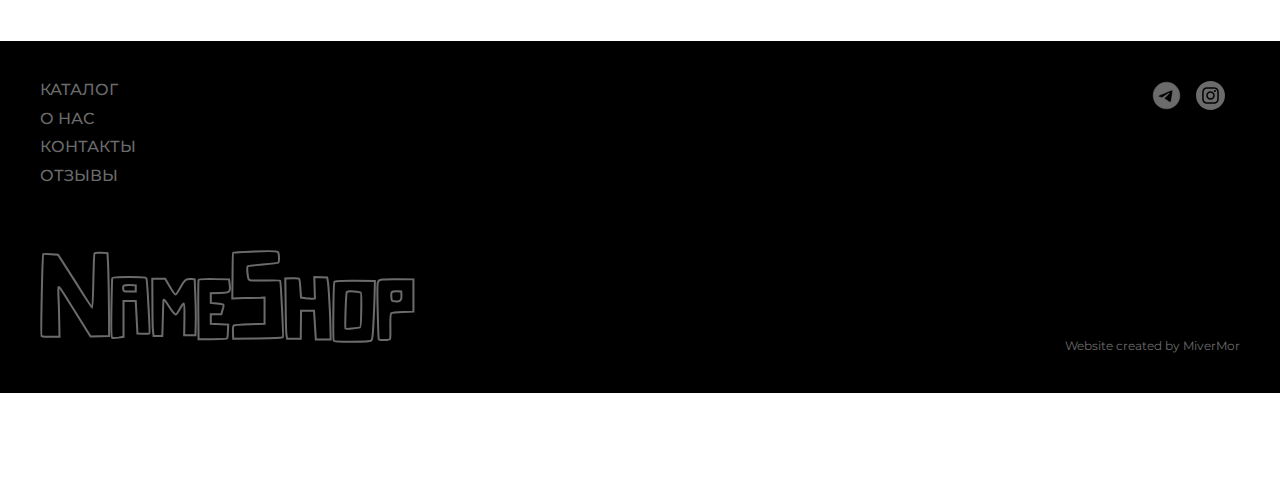
==== commit 4185985e: "add key functionalality" ====
--- a/catalog.html
+++ b/catalog.html
@@ -15,6 +15,7 @@
       href="https://cdn.jsdelivr.net/npm/swiper@11/swiper-bundle.min.css"
     />
     <link rel="stylesheet" href="css/style.css" />
+    <script src="js/catalog.js" type="module" defer></script>
   </head>
   <body>
     <header class="navbar">
@@ -44,12 +45,13 @@
                 class="fav__user-icon"
               />
             </a>
-            <a href="#" class="fav__cart">
+            <a href="basket.html" class="fav__cart">
               <img
                 src="img/icon/shoppingCart.svg"
                 alt="Icon: cart"
                 class="fav__cart-icon"
               />
+              <span class="fav__cart--count">0</span>
             </a>
           </div>
           <!-- /.fav -->
@@ -229,7 +231,7 @@
         <!-- /.catalog__sidebar -->
         <div class="catalog__list">
           <div class="goodlist">
-            <div class="product">
+            <!-- <div class="product">
               <a
                 href="card.html"
                 class="product__link"
@@ -240,9 +242,9 @@
                   <b>2&nbsp;850 RUB</b>
                 </div>
               </a>
-            </div>
-            <!-- /.product -->
-            <div class="product">
+            </div> -->
+            <!-- /.product -->
+            <!-- <div class="product">
               <a
                 href="#"
                 class="product__link"
@@ -253,9 +255,9 @@
                   <b>3&nbsp;000 RUB</b>
                 </div>
               </a>
-            </div>
-            <!-- /.product -->
-            <div class="product">
+            </div> -->
+            <!-- /.product -->
+            <!-- <div class="product">
               <a
                 href="#"
                 class="product__link"
@@ -266,9 +268,9 @@
                   <b>3&nbsp;000 RUB</b>
                 </div>
               </a>
-            </div>
-            <!-- /.product -->
-            <div class="product">
+            </div> -->
+            <!-- /.product -->
+            <!-- <div class="product">
               <a
                 href="#"
                 class="product__link"
@@ -279,9 +281,9 @@
                   <b>3&nbsp;000 RUB</b>
                 </div>
               </a>
-            </div>
-            <!-- /.product -->
-            <div class="product">
+            </div> -->
+            <!-- /.product -->
+            <!-- <div class="product">
               <a
                 href="#"
                 class="product__link"
@@ -292,9 +294,9 @@
                   <b>2&nbsp;850 RUB</b>
                 </div>
               </a>
-            </div>
-            <!-- /.product -->
-            <div class="product">
+            </div> -->
+            <!-- /.product -->
+            <!-- <div class="product">
               <a
                 href="#"
                 class="product__link"
@@ -305,9 +307,9 @@
                   <b>2&nbsp;850 RUB</b>
                 </div>
               </a>
-            </div>
-            <!-- /.product -->
-            <div class="product">
+            </div> -->
+            <!-- /.product -->
+            <!-- <div class="product">
               <a
                 href="#"
                 class="product__link"
@@ -318,9 +320,9 @@
                   <b>2&nbsp;850 RUB</b>
                 </div>
               </a>
-            </div>
-            <!-- /.product -->
-            <div class="product">
+            </div> -->
+            <!-- /.product -->
+            <!-- <div class="product">
               <a
                 href="#"
                 class="product__link"
@@ -331,11 +333,12 @@
                   <b>2&nbsp;850 RUB</b>
                 </div>
               </a>
-            </div>
+            </div> -->
             <!-- /.product -->
           </div>
           <!-- /.goodlist -->
           <div class="paginator">
+            <button class="paginator__show none">Показать еще</button>
             <ul class="paginator__item">
               <li class="paginator__current">
                 <span>1</span>
--- a/css/style.css
+++ b/css/style.css
@@ -477,9 +477,24 @@
 .fav__cart {
   width: 21px;
   margin-left: 20px;
+  position: relative;
 }
 .fav__cart-icon {
   width: 100%;
+}
+.fav__cart--count {
+  position: absolute;
+  top: -5px;
+  right: -15px;
+  border-radius: 50%;
+  background-color: #FFF200;
+  color: #000;
+  padding: 1px;
+  text-align: center;
+  width: 20px;
+  height: 20px;
+  font-size: 16px;
+  opacity: 0.9;
 }
 
 .banners {
@@ -1001,6 +1016,19 @@
   justify-content: center;
   margin: 30px 0;
 }
+.paginator__show {
+  font-size: 18px;
+  font-weight: 500;
+  color: #fff;
+  background-color: #000;
+  border: none;
+  border-radius: 7px;
+  padding: 10px 30px 10px 30px;
+  cursor: pointer;
+}
+.paginator__show:hover {
+  opacity: 0.7;
+}
 .paginator li {
   width: 30px;
   height: 30px;
@@ -1009,7 +1037,6 @@
   display: flex;
   align-items: center;
   justify-content: center;
-  font-family: "Montserrat-Medium";
   color: #A1A1A1;
 }
 .paginator li a {
@@ -1031,6 +1058,10 @@
 .paginator__current {
   border: 1px solid #A1A1A1;
   border-radius: 50%;
+}
+
+.none {
+  display: none;
 }
 
 .card-product {
@@ -1342,4 +1373,112 @@
   width: 100%;
   bottom: 0;
   left: 0;
+}
+
+.basket {
+  width: 80%;
+  display: flex;
+  flex-flow: column;
+  margin: 75px auto 40px auto;
+  gap: 10px;
+}
+.basket__title {
+  color: #000;
+  font-weight: 500;
+  font-size: 32px;
+}
+
+.cart {
+  display: flex;
+  flex-flow: column;
+  gap: 20px;
+  width: 80%;
+}
+.cart__product {
+  border: 2px solid #000;
+  display: flex;
+  justify-content: space-between;
+  align-items: center;
+  padding: 20px;
+  position: relative;
+}
+.cart__img {
+  margin: 0;
+  padding: 0;
+}
+.cart__img img {
+  width: 100px;
+}
+.cart__info {
+  display: flex;
+  flex-flow: column;
+  gap: 10px;
+}
+.cart__price {
+  display: flex;
+  flex-flow: column;
+  font-weight: 500;
+}
+.cart__block-btns {
+  width: 15%;
+  display: flex;
+  justify-content: space-between;
+  align-items: center;
+}
+.cart__minus, .cart__plus {
+  border: 1px solid black;
+  width: 40px;
+  text-align: center;
+  font-weight: 500;
+  font-size: 24px;
+}
+.cart__count {
+  font-weight: 500;
+  font-size: 24px;
+}
+.cart__del-card {
+  position: absolute;
+  top: 10px;
+  right: 10px;
+  width: 30px;
+  height: 30px;
+  display: flex;
+  justify-content: center;
+  align-items: center;
+  font-size: 24px;
+  color: black;
+  font-weight: bold;
+  cursor: pointer;
+}
+.cart__del-card:hover {
+  color: red;
+}
+
+.btn-send {
+  color: #fff;
+  background-color: #000;
+  line-height: 1em;
+  font-weight: 500;
+  font-size: 36px;
+  padding: 9px 20px 5px;
+  width: 40%;
+}
+.btn-send:hover {
+  opacity: 0.7;
+}
+
+.error {
+  margin: 20px auto;
+  width: 400px;
+  background-color: #606060;
+  color: #fff;
+  font-size: 20px;
+  padding: 30px;
+  border-radius: 15px;
+}
+.error p {
+  text-align: center;
+}
+.error p, .error a {
+  color: #fff;
 }/*# sourceMappingURL=style.css.map */